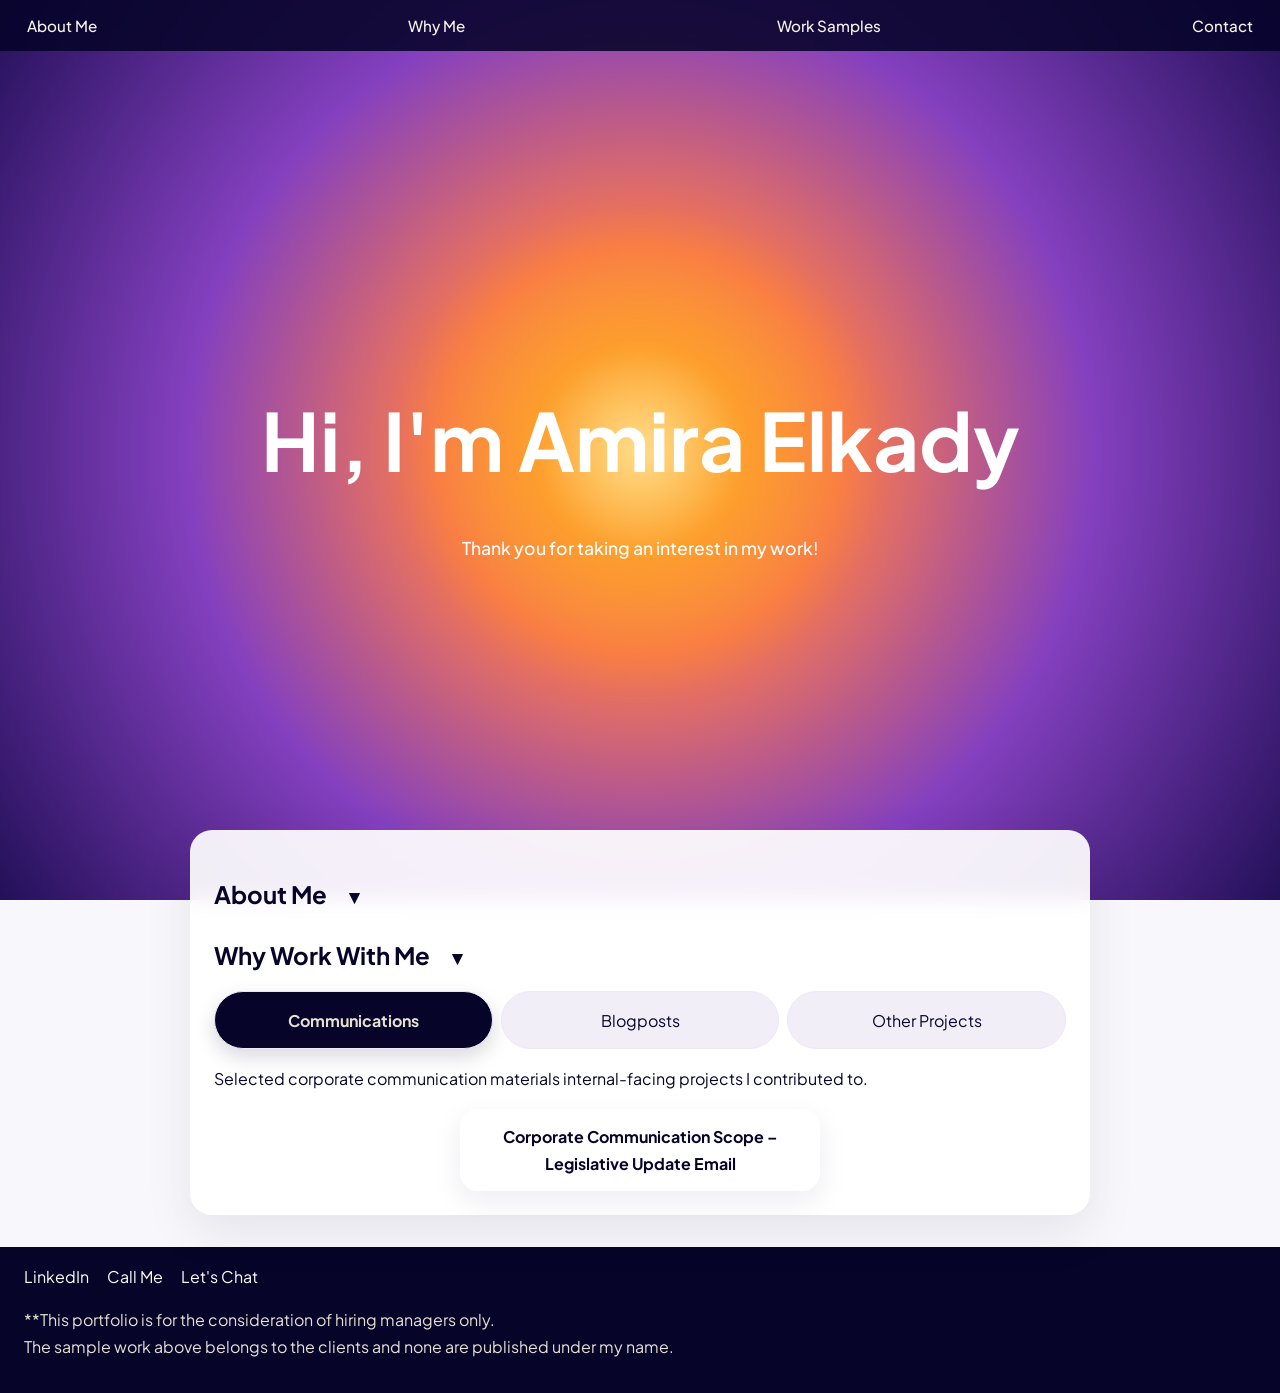
==== index.html @ a6c8b672 "Update index.html" ====
<!DOCTYPE html>
<html lang="en">
<head>
<meta charset="UTF-8">
<meta name="viewport" content="width=device-width, initial-scale=1.0">
<title>Amira Elkady Portfolio</title>

<link rel="preconnect" href="https://fonts.googleapis.com">
<link rel="preconnect" href="https://fonts.gstatic.com" crossorigin>
<link href="https://fonts.googleapis.com/css2?family=Plus+Jakarta+Sans:wght@400;500;700;800&display=swap" rel="stylesheet">

<style>
* {
    box-sizing: border-box;
}

body {
    font-family: 'Plus Jakarta Sans', sans-serif;
    margin: 0;
    padding: 0;
    background: #f8f7fb;
    color: #060429;
    line-height: 1.7;
    overflow-x: hidden;
}

/* NAVBAR */
#navbar {
    position: fixed;
    top: 0;
    width: 100%;
    background: rgba(6, 4, 41, 0.88);
    backdrop-filter: blur(12px);
    display: flex;
    justify-content: space-between;
    align-items: center;
    padding: 0.8rem 1.2rem;
    z-index: 100;
}

#navbar a {
    color: #f8f4ef;
    text-decoration: none;
    margin: 0 0.5rem;
    font-size: 0.95rem;
    font-weight: 500;
    transition: 0.25s ease;
}

#navbar a:hover {
    font-weight: 700;
}

/* HEADER */
header {
    position: relative;
    display: flex;
    flex-direction: column;
    min-height: 100vh;
    width: 100%;
    color: white;
    padding: 2rem;
    text-align: center;
    justify-content: center;
    overflow: hidden;
    background:
        radial-gradient(circle at center,
        rgba(255, 188, 73, 0.95) 0%,
        rgba(248, 110, 65, 0.92) 26%,
        rgba(122, 48, 186, 0.92) 58%,
        rgba(35, 16, 89, 1) 100%);
}

header::before {
    content: "";
    position: absolute;
    width: 520px;
    height: 520px;
    border-radius: 50%;
    background: radial-gradient(circle,
        rgba(255, 225, 151, 0.85) 0%,
        rgba(255, 162, 0, 0.45) 28%,
        rgba(255, 255, 255, 0) 68%);
    top: 50%;
    left: 50%;
    transform: translate(-50%, -50%);
    filter: blur(6px);
}

header h1,
header p {
    position: relative;
    z-index: 2;
}

header h1 {
    font-size: clamp(2.5rem, 7vw, 5rem);
    margin-bottom: 0.5rem;
}

header p {
    font-size: 1.1rem;
    font-weight: 500;
}

/* CONTAINER */
.container {
    max-width: 900px;
    margin: -70px auto 2rem;
    padding: 1.5rem;
    background: rgba(255,255,255,0.92);
    backdrop-filter: blur(10px);
    box-shadow: 0 18px 50px rgba(18, 10, 55, 0.08);
    border-radius: 22px;
    position: relative;
    z-index: 5;
}

/* HEADINGS */
h2 {
    margin-bottom: 1rem;
}

/* TOGGLE */
.toggle-btn {
    background: none;
    border: none;
    font-size: 1.2rem;
    color: #060429;
    cursor: pointer;
    margin-left: 0.5rem;
}

#about-content,
#why-me-content {
    display: none;
}

/* TABS */
.tabs {
    display: flex;
    gap: 0.5rem;
    margin-bottom: 1rem;
}

.tab {
    flex: 1;
    text-align: center;
    padding: 0.9rem;
    cursor: pointer;
    background: #f1eef8;
    border: 1px solid #ece7f5;
    border-radius: 999px;
    transition: 0.25s ease;
}

.tab.active {
    background: #060429;
    color: #e6e0d5;
    font-weight: bold;
    box-shadow: 0 8px 20px rgba(6, 4, 41, 0.15);
}

.tab-content {
    display: none;
}

.tab-content.active {
    display: block;
}

/* PROJECTS */
.project {
    display: flex;
    flex-wrap: wrap;
    gap: 30px;
    justify-content: center;
}

.project-item {
    background: white;
    border-radius: 18px;
    padding: 14px;
    box-shadow: 0 10px 30px rgba(30, 18, 80, 0.08);
    transition: 0.25s ease;
    max-width: 360px;
    text-align: center;
}

.project-item:hover {
    transform: translateY(-4px);
}

.project-item img {
    width: 100%;
    border-radius: 14px;
}

.project-item a {
    color: #060429;
    text-decoration: none;
    font-weight: 700;
}

/* FOOTER */
.footer-div {
    width: 100%;
    background-color: #060429;
    color: #e6e0d5;
    padding: 16px 24px;
}

footer a {
    color: white;
    text-decoration: none;
    margin-right: 15px;
}

/* MOBILE */
@media (max-width: 768px) {
    #navbar {
        flex-direction: column;
        align-items: flex-start;
    }

    .tabs {
        flex-direction: column;
    }

    .container {
        margin: -40px 1rem 2rem;
    }

    .project {
        flex-direction: column;
        align-items: center;
    }

    .project-item {
        width: 100%;
    }
}
</style>
</head>

<body>

<nav id="navbar">
    <a href="#about">About Me</a>
    <a href="#why-me">Why Me</a>
    <a href="#Work">Work Samples</a>
    <a href="#Contact">Contact</a>
</nav>

<header>
    <h1>Hi, I'm Amira Elkady</h1>
    <p>Thank you for taking an interest in my work!</p>
</header>

<div class="container">

    <!-- ABOUT -->
    <section id="about">
        <h2>
            About Me
            <button class="toggle-btn" onclick="toggleSection('about-content', this)">&#9660;</button>
        </h2>

        <div id="about-content">
            <p>A highly skilled and results-driven content writer and digital marketing professional with a strong foundation in healthcare and pharmacy.</p>

            <p>With a Bachelor's degree in Clinical Pharmacy and a Certificate in Sales and Marketing, I combine my medical expertise with SEO strategies to produce informative, SEO-optimized content that educates audiences and drives meaningful engagement.</p>

            <p>During my time as a copywriter, I've created 500+ blog posts — completely human-written — driving organic traffic into various clients' webpages.</p>
        </div>
    </section>

    <!-- WHY ME -->
    <section id="why-me">
        <h2>
            Why Work With Me
            <button class="toggle-btn" onclick="toggleSection('why-me-content', this)">&#9660;</button>
        </h2>

        <div id="why-me-content">
            <p>I bring a unique blend of skills that combines technical precision with creative storytelling.</p>

            <p>With a background as a clinical pharmacist and experience in copywriting and content creation, I excel at simplifying complex concepts into impactful, engaging content.</p>

            <p>Let’s create something exceptional together.</p>
        </div>
    </section>

    <!-- WORK -->
    <div class="tabs" id="Work">
        <div class="tab active" data-target="communications">Communications</div>
        <div class="tab" data-target="blogposts">Blogposts</div>
        <div class="tab" data-target="other">Other Projects</div>
    </div>

    <!-- COMMUNICATIONS -->
    <div id="communications" class="tab-content active">
        <p>Selected corporate communication materials internal-facing projects I contributed to.</p>

        <div class="project">
            <div class="project-item">
                <a target="_blank" href="https://amielkady.github.io/communications-legislative-update/">
                    Corporate Communication Scope – Legislative Update Email
                </a>
            </div>
        </div>
    </div>

    <!-- BLOGPOSTS -->
    <div id="blogposts" class="tab-content">
        <p>Trust me, I want to share the hundreds of blog posts I'm proud to have created. Since I can't, though, here's a selection of my work:</p>

        <div class="project">

            <div class="project-item">
                <img src="https://media.istockphoto.com/id/1449277958/vector/drug-rehab-center-abstract-concept-vector-illustration.jpg?s=612x612&w=0&k=20&c=yHqG9TP5mZts9khaM76LmTJGpR0Gd8qA9-5ETmUC0q0=" alt="addiction treatment">
                <br><br>
                <a target="_blank" href="medical-blogposts.html">
                    Medical Blogposts – Addiction Treatment Center
                </a>
            </div>

            <div class="project-item">
                <img src="https://img.freepik.com/free-vector/computer-troubleshooting-abstract-concept-illustration_335657-2211.jpg" alt="technical blogposts">
                <br><br>
                <a target="_blank" href="technical-blogposts.html">
                    Technical Blogposts – Tech Troubleshooting
                </a>
            </div>

        </div>
    </div>

    <!-- OTHER -->
    <div id="other" class="tab-content">
        <p>While I'm still a novice front-end developer, I've also created some projects I'm particularly proud of:</p>
        <div class="project"></div>
    </div>

</div>

<!-- FOOTER -->
<div id="Contact" class="footer-div">
    <footer>
        <a href="https://www.linkedin.com/in/amielkady/" target="_blank">LinkedIn</a>
        <a href="tel:+201155119971">Call Me</a>
        <a href="mailto:amiselkady@gmail.com">Let's Chat</a>

        <p>
            **This portfolio is for the consideration of hiring managers only.<br>
            The sample work above belongs to the clients and none are published under my name.
        </p>
    </footer>
</div>

<script>
document.querySelectorAll('.tab').forEach(tab => {
    tab.addEventListener('click', () => {
        document.querySelectorAll('.tab').forEach(t => t.classList.remove('active'));
        document.querySelectorAll('.tab-content').forEach(tc => tc.classList.remove('active'));

        tab.classList.add('active');
        document.getElementById(tab.dataset.target).classList.add('active');
    });
});

document.addEventListener('DOMContentLoaded', () => {
    document.querySelectorAll('#about-content, #why-me-content').forEach(section => {
        section.style.display = 'none';
    });
});

function toggleSection(sectionId, button) {
    const section = document.getElementById(sectionId);

    if (section.style.display === 'none' || !section.style.display) {
        section.style.display = 'block';
        button.innerHTML = '&#9650;';
    } else {
        section.style.display = 'none';
        button.innerHTML = '&#9660;';
    }
}
</script>

</body>
</html>
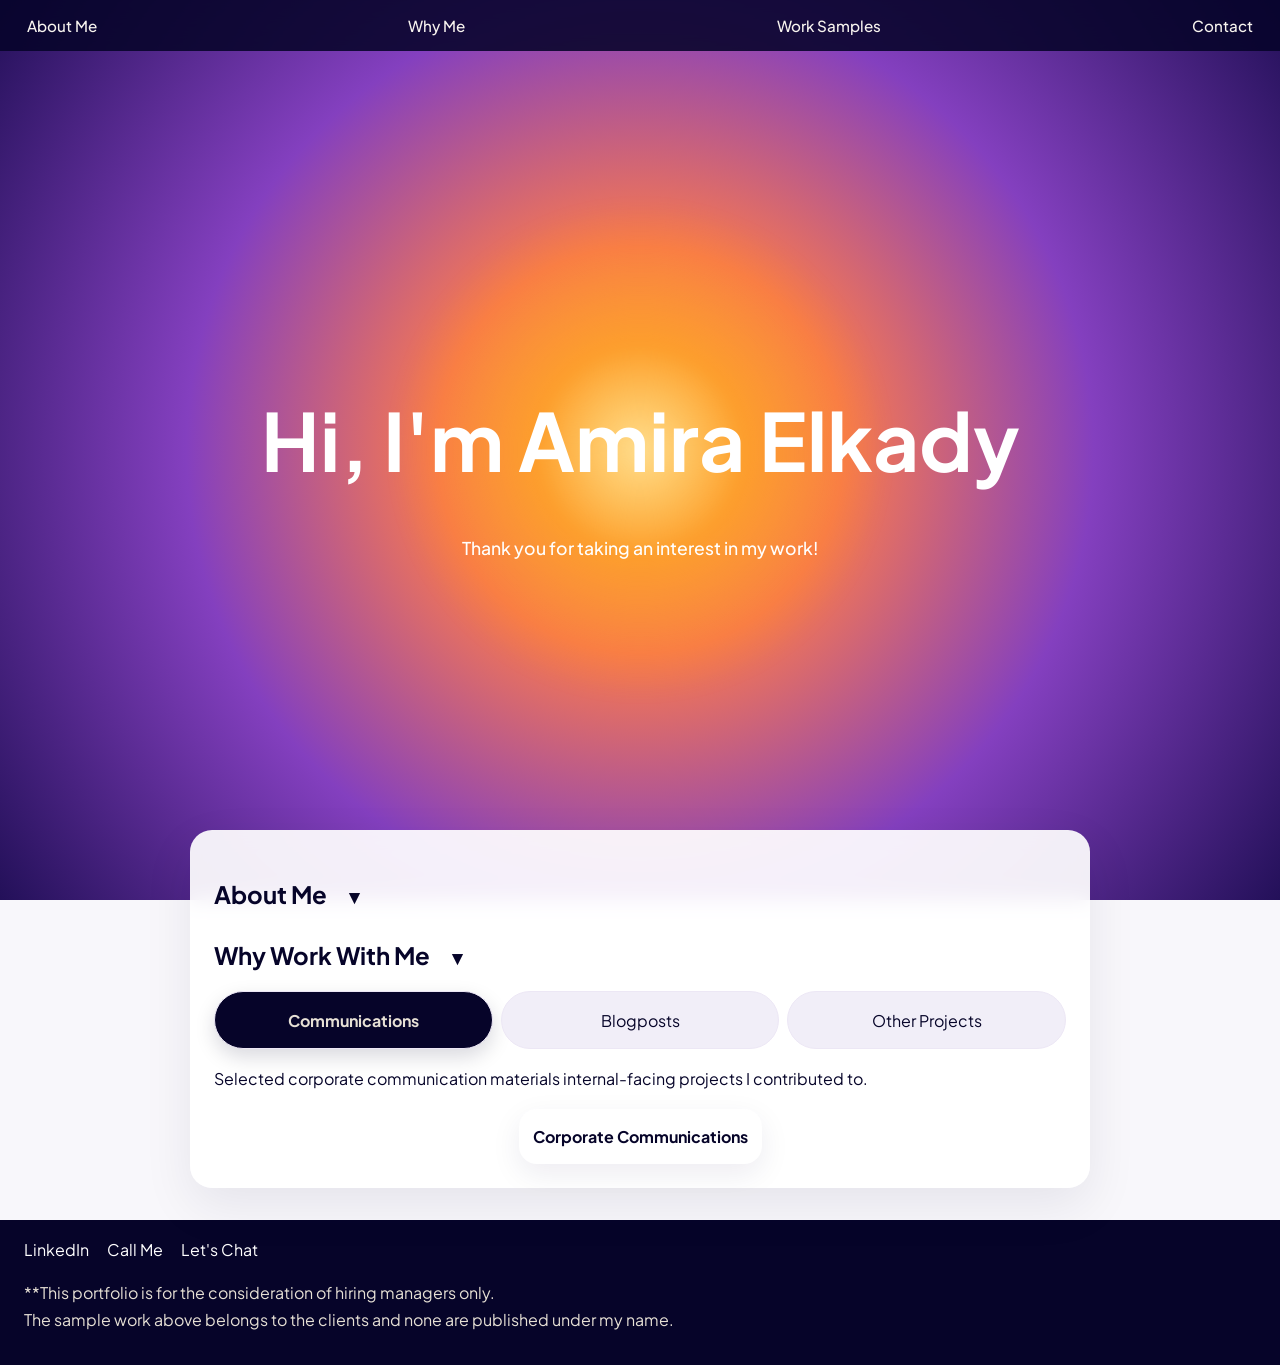
==== commit 9068a1f3: "Update index.html" ====
--- a/index.html
+++ b/index.html
@@ -305,7 +305,7 @@
         <div class="project">
             <div class="project-item">
                 <a target="_blank" href="https://amielkady.github.io/communications-legislative-update/">
-                    Corporate Communication Scope – Legislative Update Email
+                    Corporate Communications
                 </a>
             </div>
         </div>
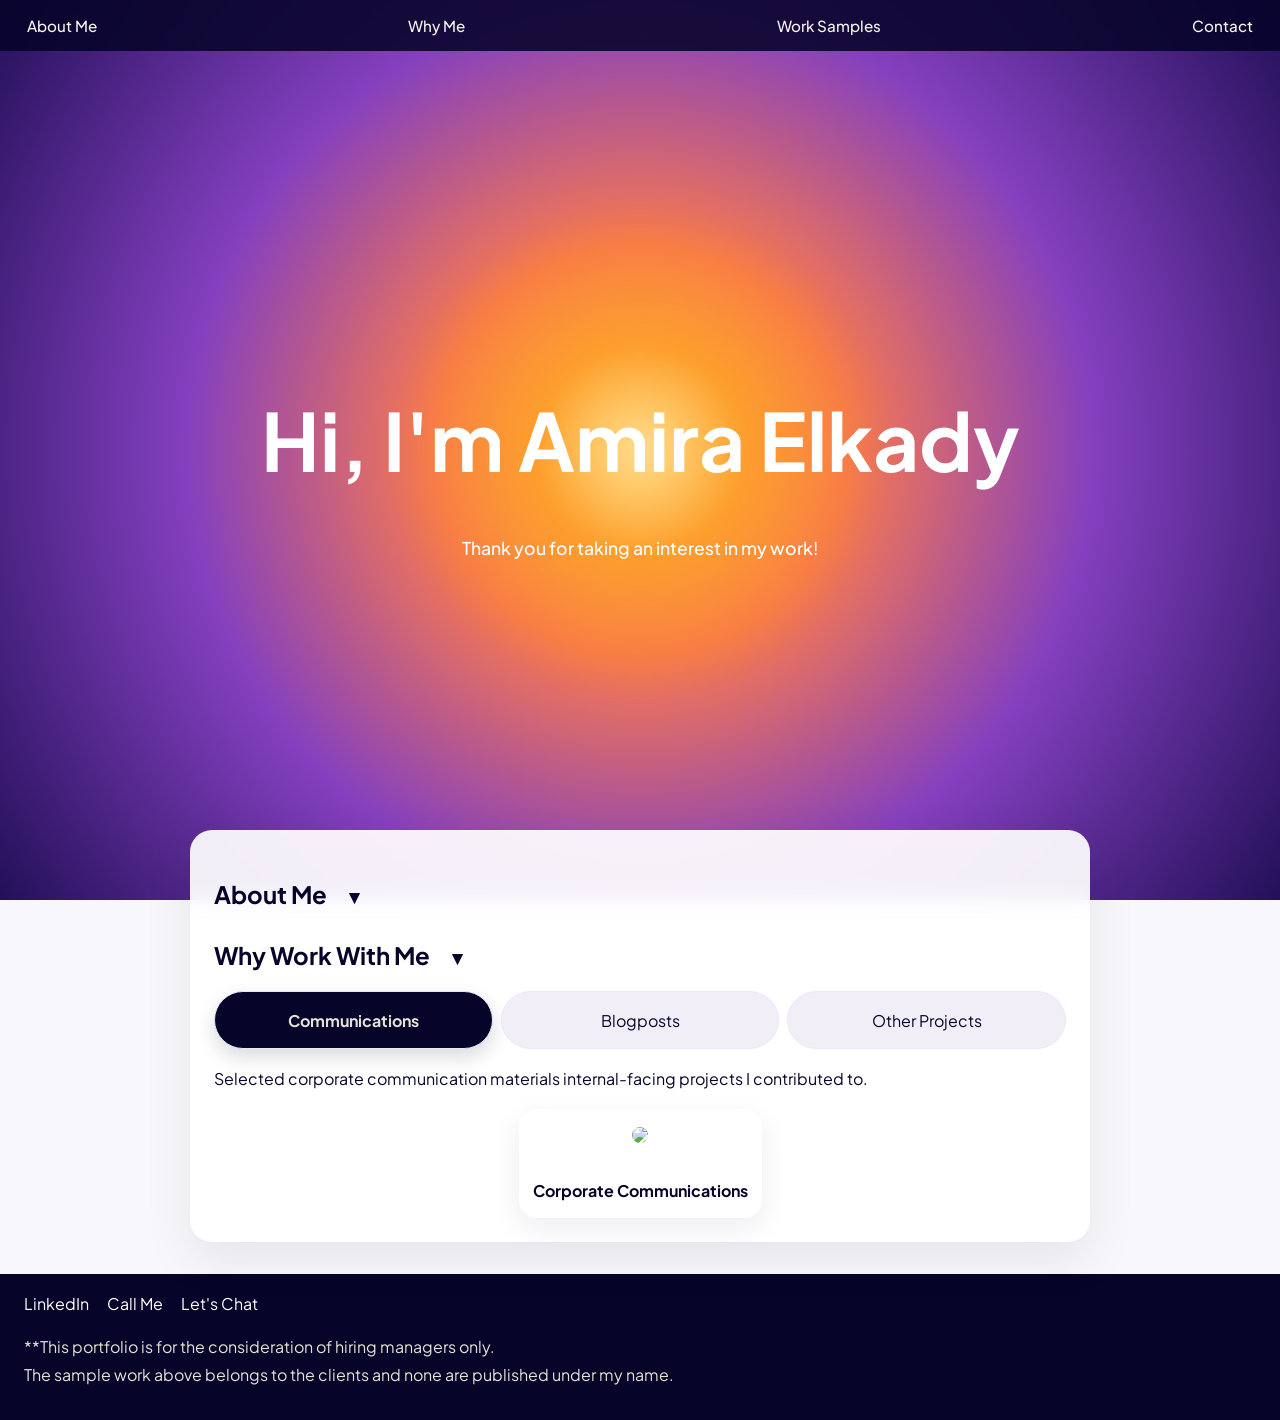
==== commit 36340eb8: "Update index.html" ====
--- a/index.html
+++ b/index.html
@@ -304,7 +304,9 @@
 
         <div class="project">
             <div class="project-item">
-                <a target="_blank" href="https://amielkady.github.io/communications-legislative-update/">
+                <img src="https://static.vecteezy.com/system/resources/previews/008/174/454/non_2x/email-marketing-template-digital-marketing-e-commerce-social-media-marketing-business-mail-subscribe-illustration-concept-for-website-and-mobile-development-minimalist-flat-style-free-vector.jpg" id="corporate-communications">
+                <br><br>
+                <a target="_blank" href="corporate-communications.html">
                     Corporate Communications
                 </a>
             </div>
@@ -313,12 +315,12 @@
 
     <!-- BLOGPOSTS -->
     <div id="blogposts" class="tab-content">
-        <p>Trust me, I want to share the hundreds of blog posts I'm proud to have created. Since I can't, though, here's a selection of my work:</p>
+        <p>Trust me, I would love to share the hundreds of blog posts I'm proud to have created. Since I can't, though, here's a selection of my work</p>
 
         <div class="project">
 
             <div class="project-item">
-                <img src="https://media.istockphoto.com/id/1449277958/vector/drug-rehab-center-abstract-concept-vector-illustration.jpg?s=612x612&w=0&k=20&c=yHqG9TP5mZts9khaM76LmTJGpR0Gd8qA9-5ETmUC0q0=" alt="addiction treatment">
+                <img src="https://static.vecteezy.com/system/resources/previews/046/885/269/non_2x/a-diverse-team-of-healthcare-professionals-including-a-doctor-nurses-and-other-staff-are-working-together-on-a-laptop-they-are-smiling-and-seem-to-be-collaborating-on-a-project-free-vector.jpg" alt="addiction treatment">
                 <br><br>
                 <a target="_blank" href="medical-blogposts.html">
                     Medical Blogposts – Addiction Treatment Center
@@ -326,7 +328,8 @@
             </div>
 
             <div class="project-item">
-                <img src="https://img.freepik.com/free-vector/computer-troubleshooting-abstract-concept-illustration_335657-2211.jpg" alt="technical blogposts">
+             
+                <img src="https://static.vecteezy.com/system/resources/previews/009/646/306/non_2x/404-error-page-not-found-concept-illustration-free-vector.jpg" alt="technical blogposts">
                 <br><br>
                 <a target="_blank" href="technical-blogposts.html">
                     Technical Blogposts – Tech Troubleshooting
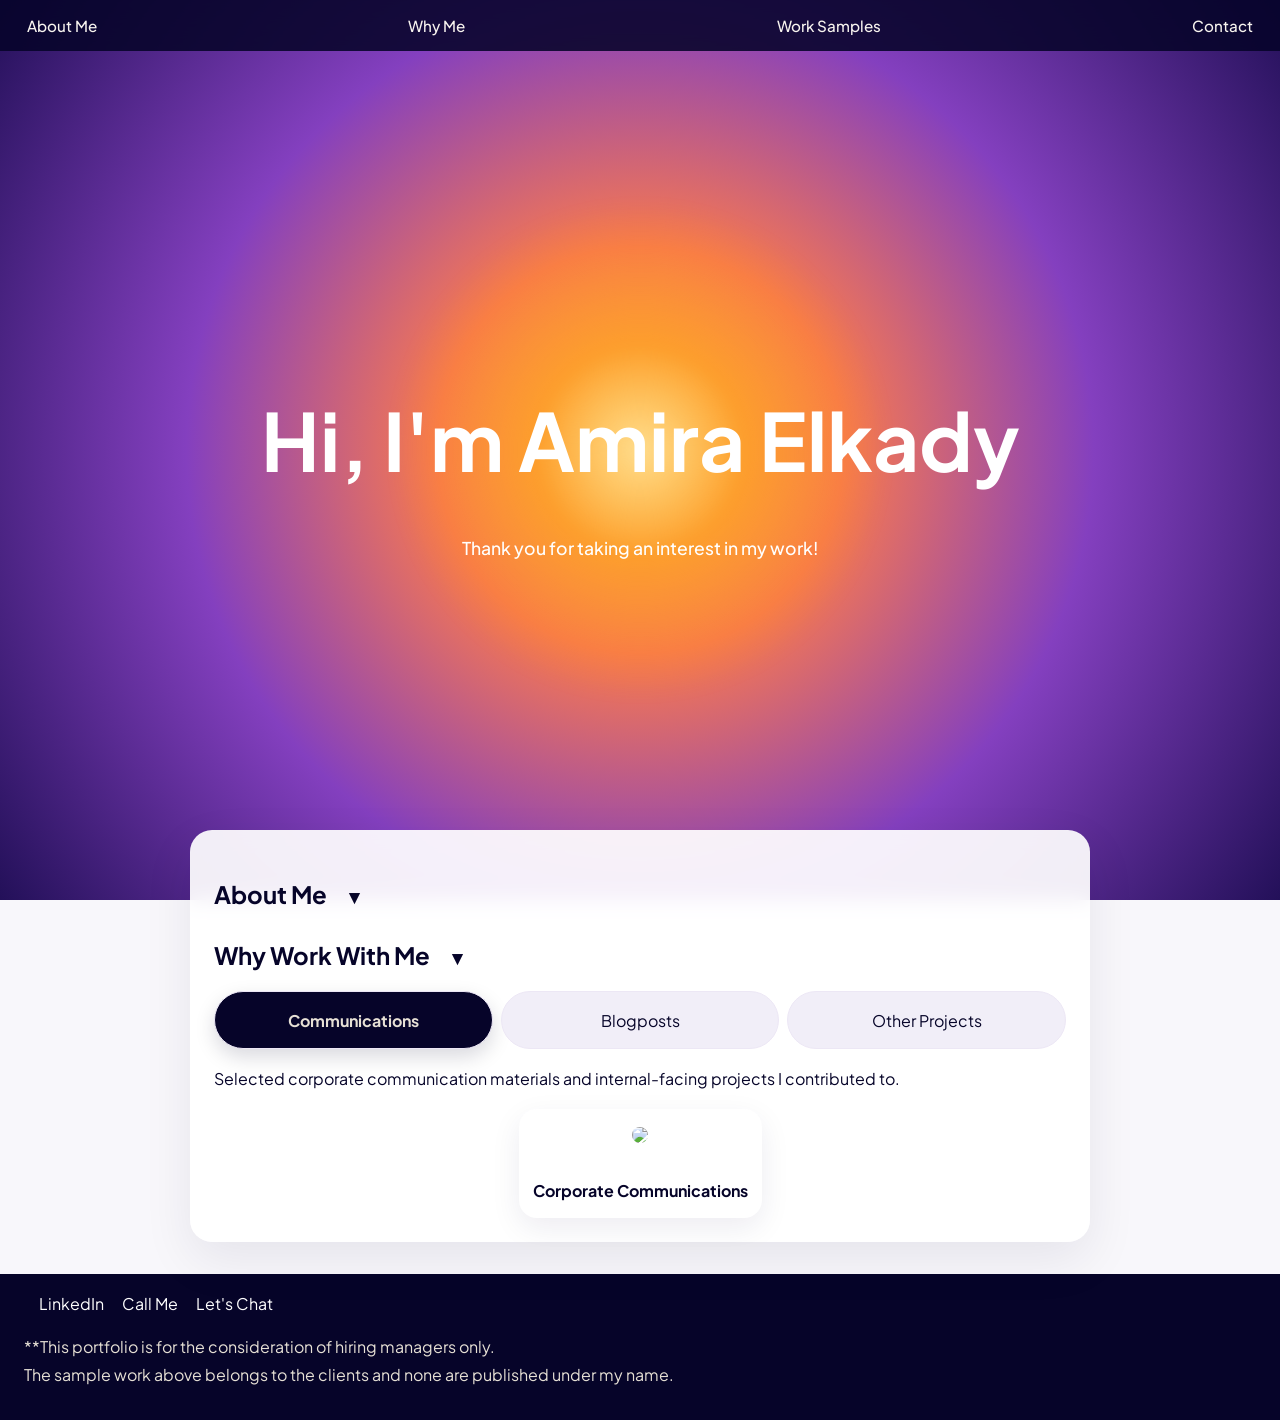
==== commit 93e3e752: "Update index.html" ====
--- a/index.html
+++ b/index.html
@@ -267,12 +267,25 @@
         </h2>
 
         <div id="about-content">
-            <p>A highly skilled and results-driven content writer and digital marketing professional with a strong foundation in healthcare and pharmacy.</p>
-
-            <p>With a Bachelor's degree in Clinical Pharmacy and a Certificate in Sales and Marketing, I combine my medical expertise with SEO strategies to produce informative, SEO-optimized content that educates audiences and drives meaningful engagement.</p>
-
-            <p>During my time as a copywriter, I've created 500+ blog posts — completely human-written — driving organic traffic into various clients' webpages.</p>
-        </div>
+<p>
+A highly skilled, results-driven content writer and digital communications professional with a strong foundation in healthcare, pharmacy, and corporate communications.
+</p>
+
+<p>
+With a Bachelor's degree in Clinical Pharmacy and a Certificate in Sales and Marketing, I combine medical expertise with SEO strategy and clear communication principles to create content that is both accurate and engaging across diverse audiences.
+</p>
+
+<p>
+My portfolio reflects hands-on experience across multiple formats, including medical blog posts, corporate communication materials, legislative update emails, and marketing-facing content designed to improve clarity and engagement.
+</p>
+
+<p>
+During my time as a copywriter, I produced 500+ SEO-optimized blog posts across multiple niches, contributing to increased organic traffic and audience engagement for client websites while maintaining strict quality and compliance standards.
+</p>
+
+<p>
+I also have experience in corporate communications, where I translated complex internal updates into structured, accessible messaging and developed email campaigns that balance professionalism with a user-friendly tone and visual clarity.
+</p>
     </section>
 
     <!-- WHY ME -->
@@ -300,7 +313,7 @@
 
     <!-- COMMUNICATIONS -->
     <div id="communications" class="tab-content active">
-        <p>Selected corporate communication materials internal-facing projects I contributed to.</p>
+        <p>Selected corporate communication materials and internal-facing projects I contributed to.</p>
 
         <div class="project">
             <div class="project-item">
@@ -319,19 +332,19 @@
 
         <div class="project">
 
-            <div class="project-item">
+            <div class="project-item">   <a target="_blank" href="medical-blogposts.html">
                 <img src="https://static.vecteezy.com/system/resources/previews/046/885/269/non_2x/a-diverse-team-of-healthcare-professionals-including-a-doctor-nurses-and-other-staff-are-working-together-on-a-laptop-they-are-smiling-and-seem-to-be-collaborating-on-a-project-free-vector.jpg" alt="addiction treatment">
                 <br><br>
-                <a target="_blank" href="medical-blogposts.html">
+             
                     Medical Blogposts – Addiction Treatment Center
                 </a>
             </div>
 
             <div class="project-item">
-             
+                     <a target="_blank" href="technical-blogposts.html">
                 <img src="https://static.vecteezy.com/system/resources/previews/009/646/306/non_2x/404-error-page-not-found-concept-illustration-free-vector.jpg" alt="technical blogposts">
                 <br><br>
-                <a target="_blank" href="technical-blogposts.html">
+        
                     Technical Blogposts – Tech Troubleshooting
                 </a>
             </div>
@@ -342,7 +355,13 @@
     <!-- OTHER -->
     <div id="other" class="tab-content">
         <p>While I'm still a novice front-end developer, I've also created some projects I'm particularly proud of:</p>
-        <div class="project"></div>
+        <div class="project">
+             <a target="_blank" href="email-preview-tool">
+            
+                <br><br>
+             
+                   Email Preview Tool for Communications
+        </div>
     </div>
 
 </div>
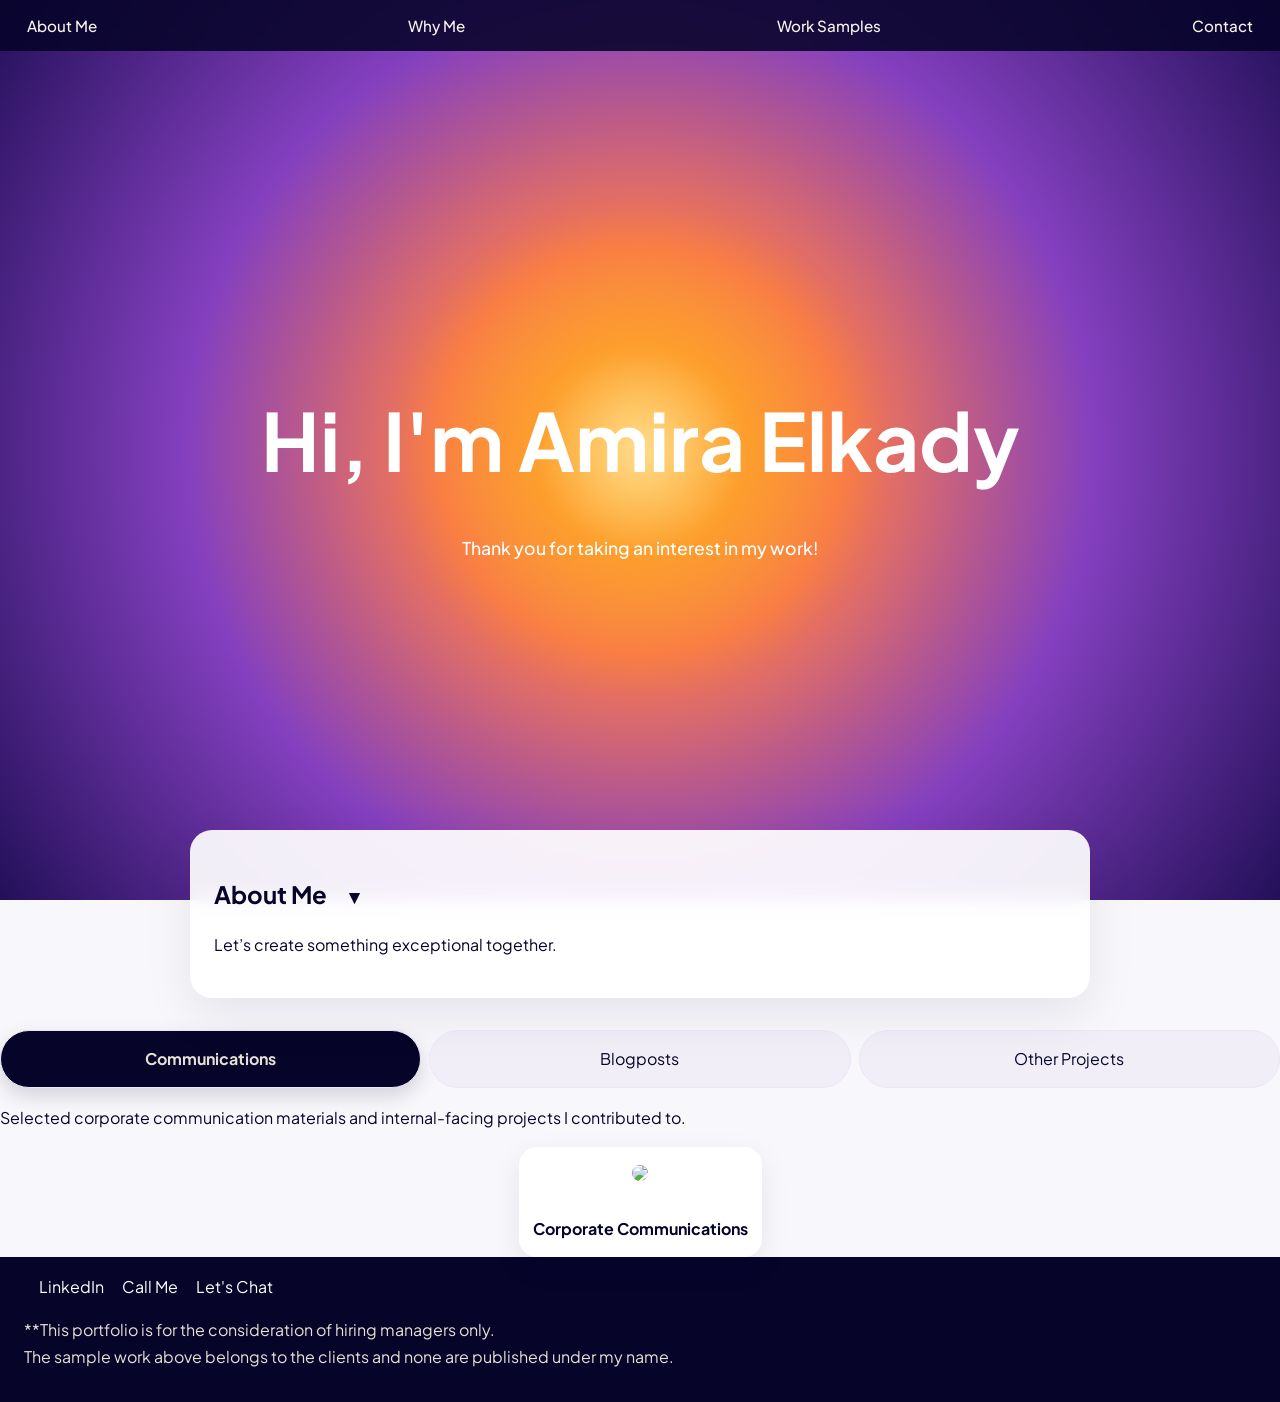
==== commit bd3bfe5a: "Update index.html" ====
--- a/index.html
+++ b/index.html
@@ -267,38 +267,16 @@
         </h2>
 
         <div id="about-content">
-<p>
-A highly skilled, results-driven content writer and digital communications professional with a strong foundation in healthcare, pharmacy, and corporate communications.
+<p>Content and communications professional with experience in content strategy, corporate communications, content governance, and digital content operations. With a background in Clinical Pharmacy and training in Sales and Marketing, I bring a strong ability to translate complex information into clear, user-focused content that supports both business objectives and audience needs.
 </p>
-
-<p>
-With a Bachelor's degree in Clinical Pharmacy and a Certificate in Sales and Marketing, I combine medical expertise with SEO strategy and clear communication principles to create content that is both accurate and engaging across diverse audiences.
+<p>My experience spans SEO content, internal communications, client-facing documentation, email campaigns, and knowledge management. As a copywriter, I produced more than 500 SEO-optimized articles across multiple industries, helping clients improve organic visibility and audience engagement while maintaining high editorial standards.
 </p>
-
-<p>
-My portfolio reflects hands-on experience across multiple formats, including medical blog posts, corporate communication materials, legislative update emails, and marketing-facing content designed to improve clarity and engagement.
+<p>In corporate communications and content operations roles, I have developed and maintained content across websites, knowledge bases, customer communications, and internal resources. I have partnered with product, operations, and cross-functional teams to improve content quality, establish communication standards, and ensure consistency across client-facing touchpoints. My work has included reviewing website content, standardizing knowledge articles and talk tracks, supporting product content initiatives, and contributing to AI chatbot content and user guidance.
 </p>
-
-<p>
-During my time as a copywriter, I produced 500+ SEO-optimized blog posts across multiple niches, contributing to increased organic traffic and audience engagement for client websites while maintaining strict quality and compliance standards.
-</p>
-
-<p>
-I also have experience in corporate communications, where I translated complex internal updates into structured, accessible messaging and developed email campaigns that balance professionalism with a user-friendly tone and visual clarity.
+<p>I am particularly interested in content strategy, content design, and corporate communications, with a focus on creating structured, user-centred content that improves understanding, drives adoption, and delivers a consistent experience across digital channels.
 </p>
     </section>
 
-    <!-- WHY ME -->
-    <section id="why-me">
-        <h2>
-            Why Work With Me
-            <button class="toggle-btn" onclick="toggleSection('why-me-content', this)">&#9660;</button>
-        </h2>
-
-        <div id="why-me-content">
-            <p>I bring a unique blend of skills that combines technical precision with creative storytelling.</p>
-
-            <p>With a background as a clinical pharmacist and experience in copywriting and content creation, I excel at simplifying complex concepts into impactful, engaging content.</p>
 
             <p>Let’s create something exceptional together.</p>
         </div>
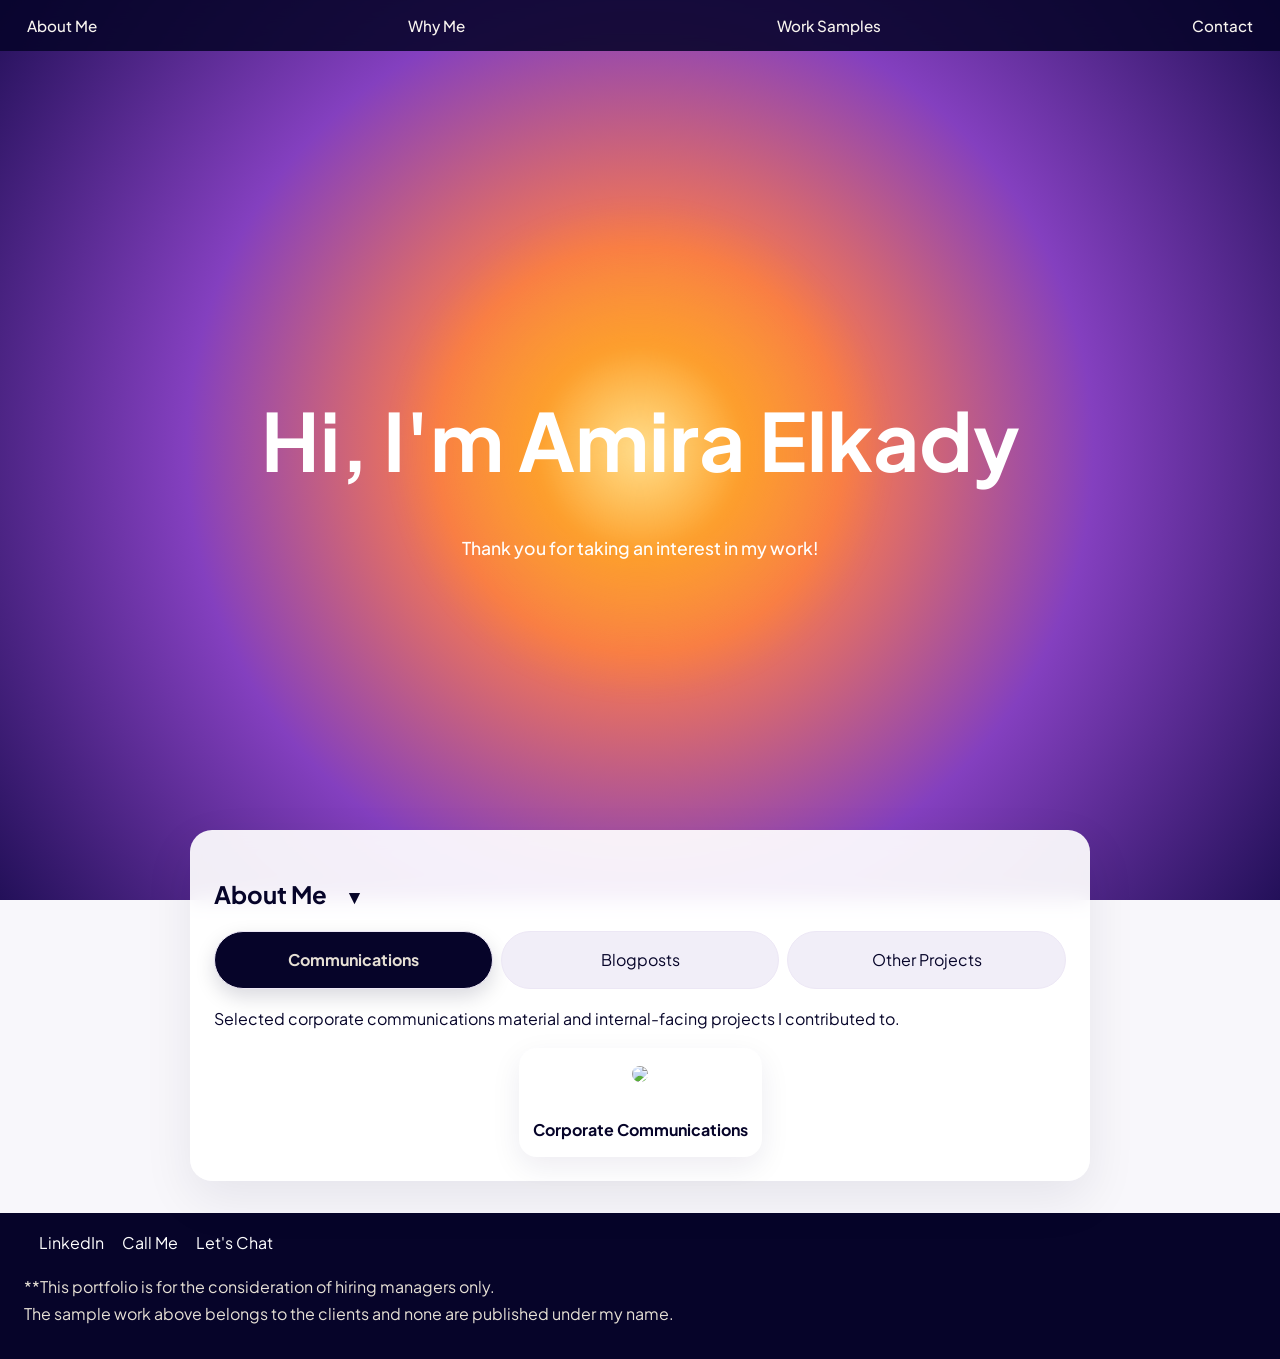
==== commit e6a63eff: "Update index.html" ====
--- a/index.html
+++ b/index.html
@@ -278,9 +278,7 @@
     </section>
 
 
-            <p>Let’s create something exceptional together.</p>
-        </div>
-    </section>
+    
 
     <!-- WORK -->
     <div class="tabs" id="Work">
@@ -291,7 +289,7 @@
 
     <!-- COMMUNICATIONS -->
     <div id="communications" class="tab-content active">
-        <p>Selected corporate communication materials and internal-facing projects I contributed to.</p>
+        <p>Selected corporate communications material and internal-facing projects I contributed to.</p>
 
         <div class="project">
             <div class="project-item">
@@ -306,7 +304,7 @@
 
     <!-- BLOGPOSTS -->
     <div id="blogposts" class="tab-content">
-        <p>Trust me, I would love to share the hundreds of blog posts I'm proud to have created. Since I can't, though, here's a selection of my work</p>
+        <p>A selection of fully human-made blogposts, with zero AI input.</p>
 
         <div class="project">
 
@@ -326,7 +324,22 @@
                     Technical Blogposts – Tech Troubleshooting
                 </a>
             </div>
-
+   <div class="project-item">
+                     <a target="_blank" href="tourism-blogposts.html">
+                <img src="https://img.magnific.com/free-vector/migratory-movement-abstract-concept-vector-illustration-human-migration-movement-people-refugee-group-travelling-with-bags-kids-work-study-search-asylum-seekers-abstract-metaphor_335657-3977.jpg?semt=ais_hybrid&w=740&q=80" alt="tourism blogposts">
+                <br><br>
+        
+                    Tourism blogposts - Moving to France
+                </a>
+            </div>
+               <div class="project-item">
+                     <a target="_blank" href="entertainment-blogposts.html">
+                <img src="https://www.justjared.com/wp-content/uploads/2026/05/olivia-monologue.jpg" alt="entertainment blogposts, olivia rodrigo">
+                <br><br>
+        
+                    Entertainment Blogposts - Celebrity Facts
+                </a>
+            </div>
         </div>
     </div>
 
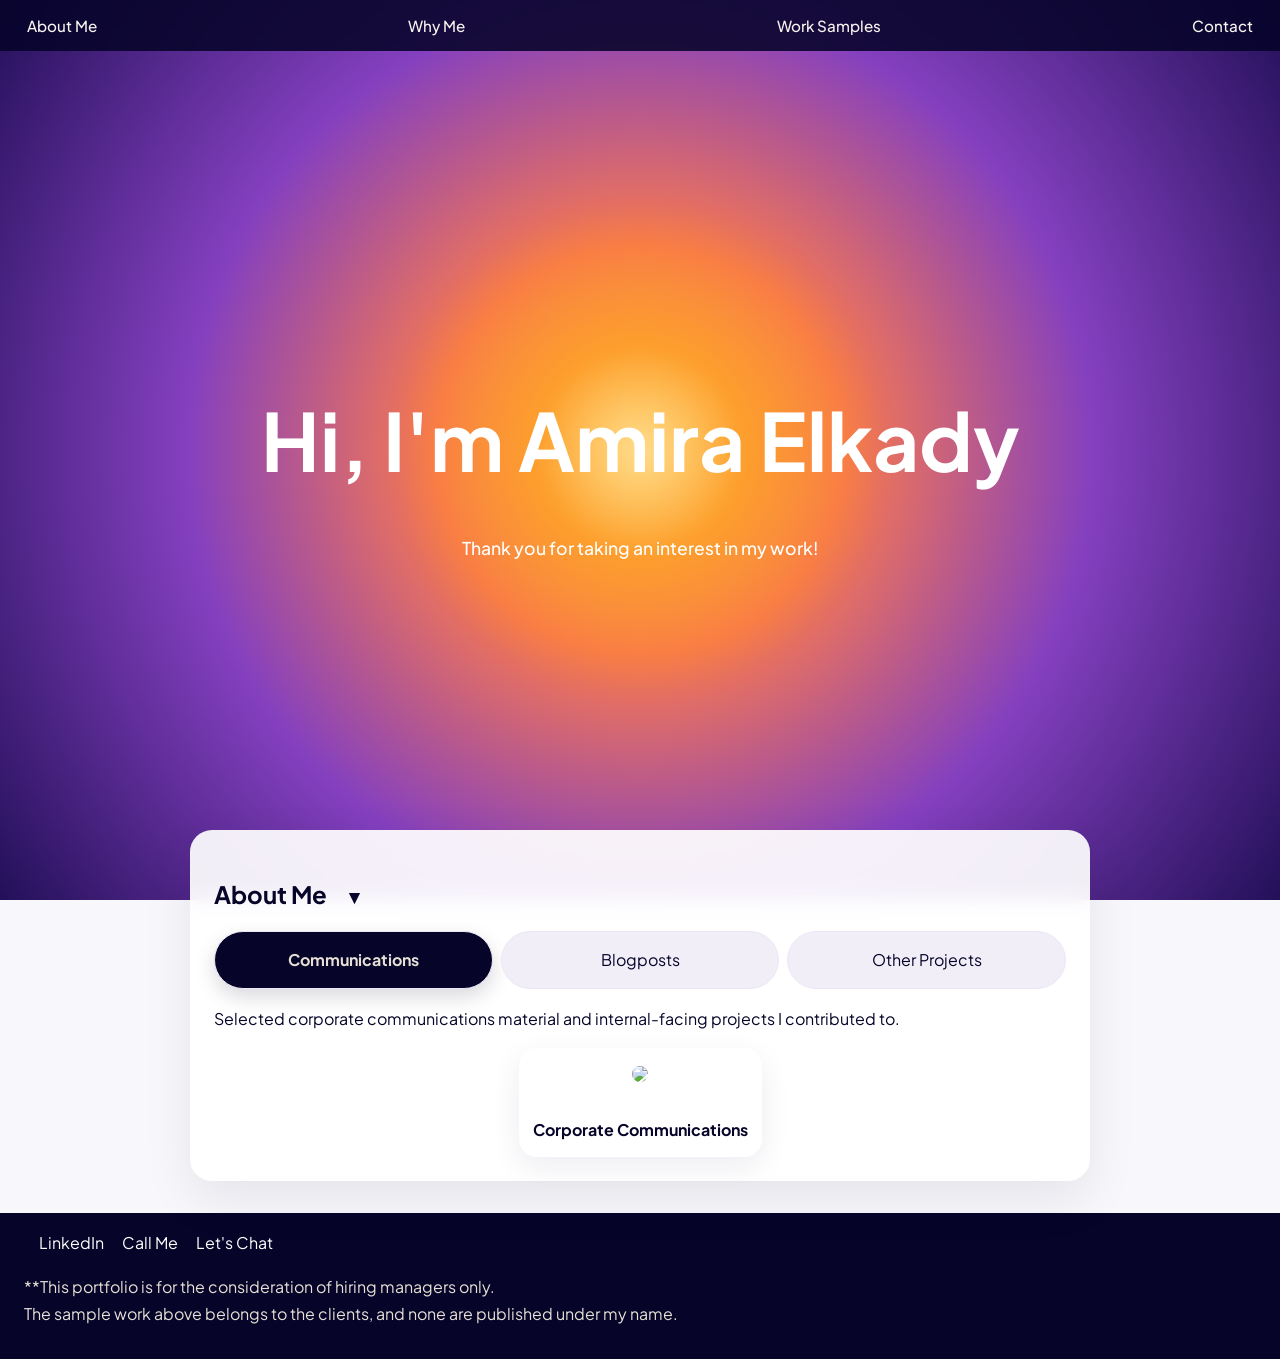
==== commit 97d8129a: "Update index.html" ====
--- a/index.html
+++ b/index.html
@@ -334,7 +334,7 @@
             </div>
                <div class="project-item">
                      <a target="_blank" href="entertainment-blogposts.html">
-                <img src="https://www.justjared.com/wp-content/uploads/2026/05/olivia-monologue.jpg" alt="entertainment blogposts, olivia rodrigo">
+                <img src="https://encrypted-tbn0.gstatic.com/images?q=tbn:ANd9GcQH1cijzYzsV8kmFajQeIpANSuRRB_osy1DT2U3WBJEkmFOlxByzdjbq86i&s=10" alt="entertainment blogposts, olivia rodrigo">
                 <br><br>
         
                     Entertainment Blogposts - Celebrity Facts
@@ -366,7 +366,7 @@
 
         <p>
             **This portfolio is for the consideration of hiring managers only.<br>
-            The sample work above belongs to the clients and none are published under my name.
+            The sample work above belongs to the clients, and none are published under my name.
         </p>
     </footer>
 </div>
